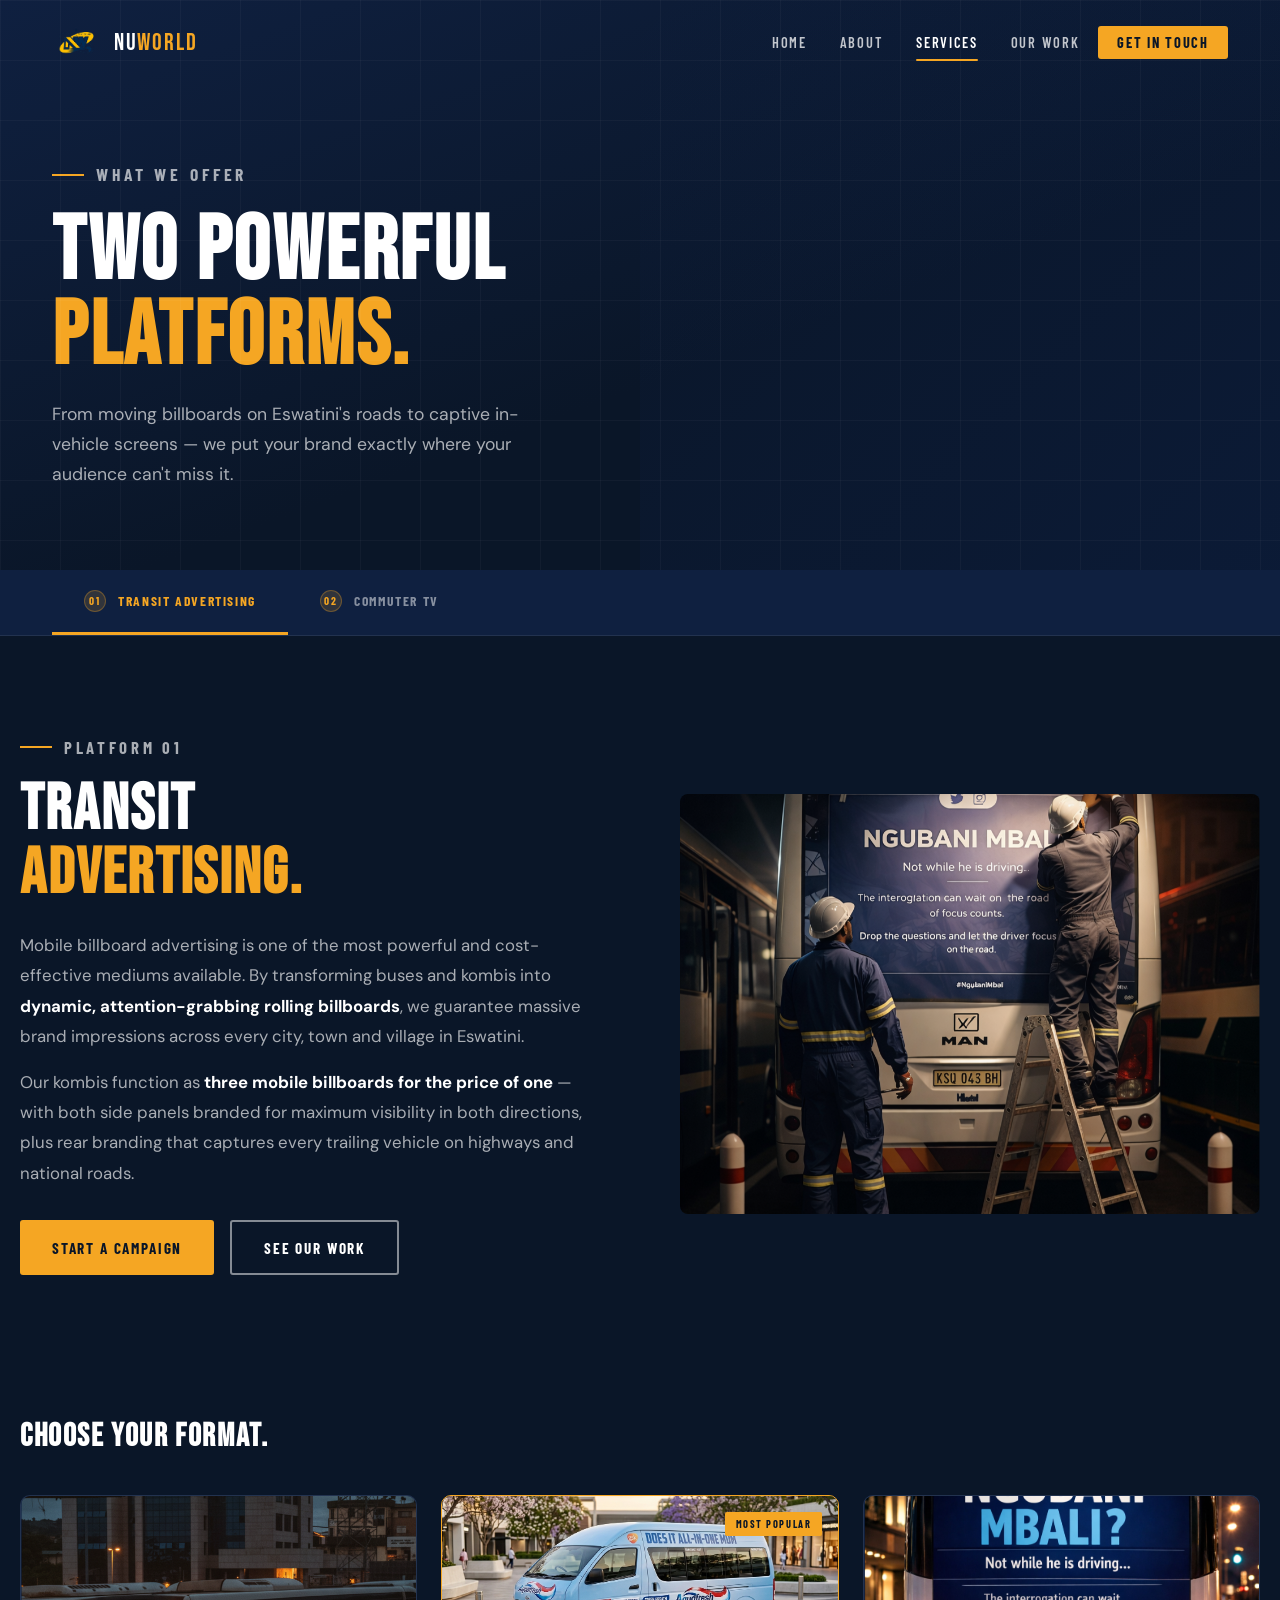
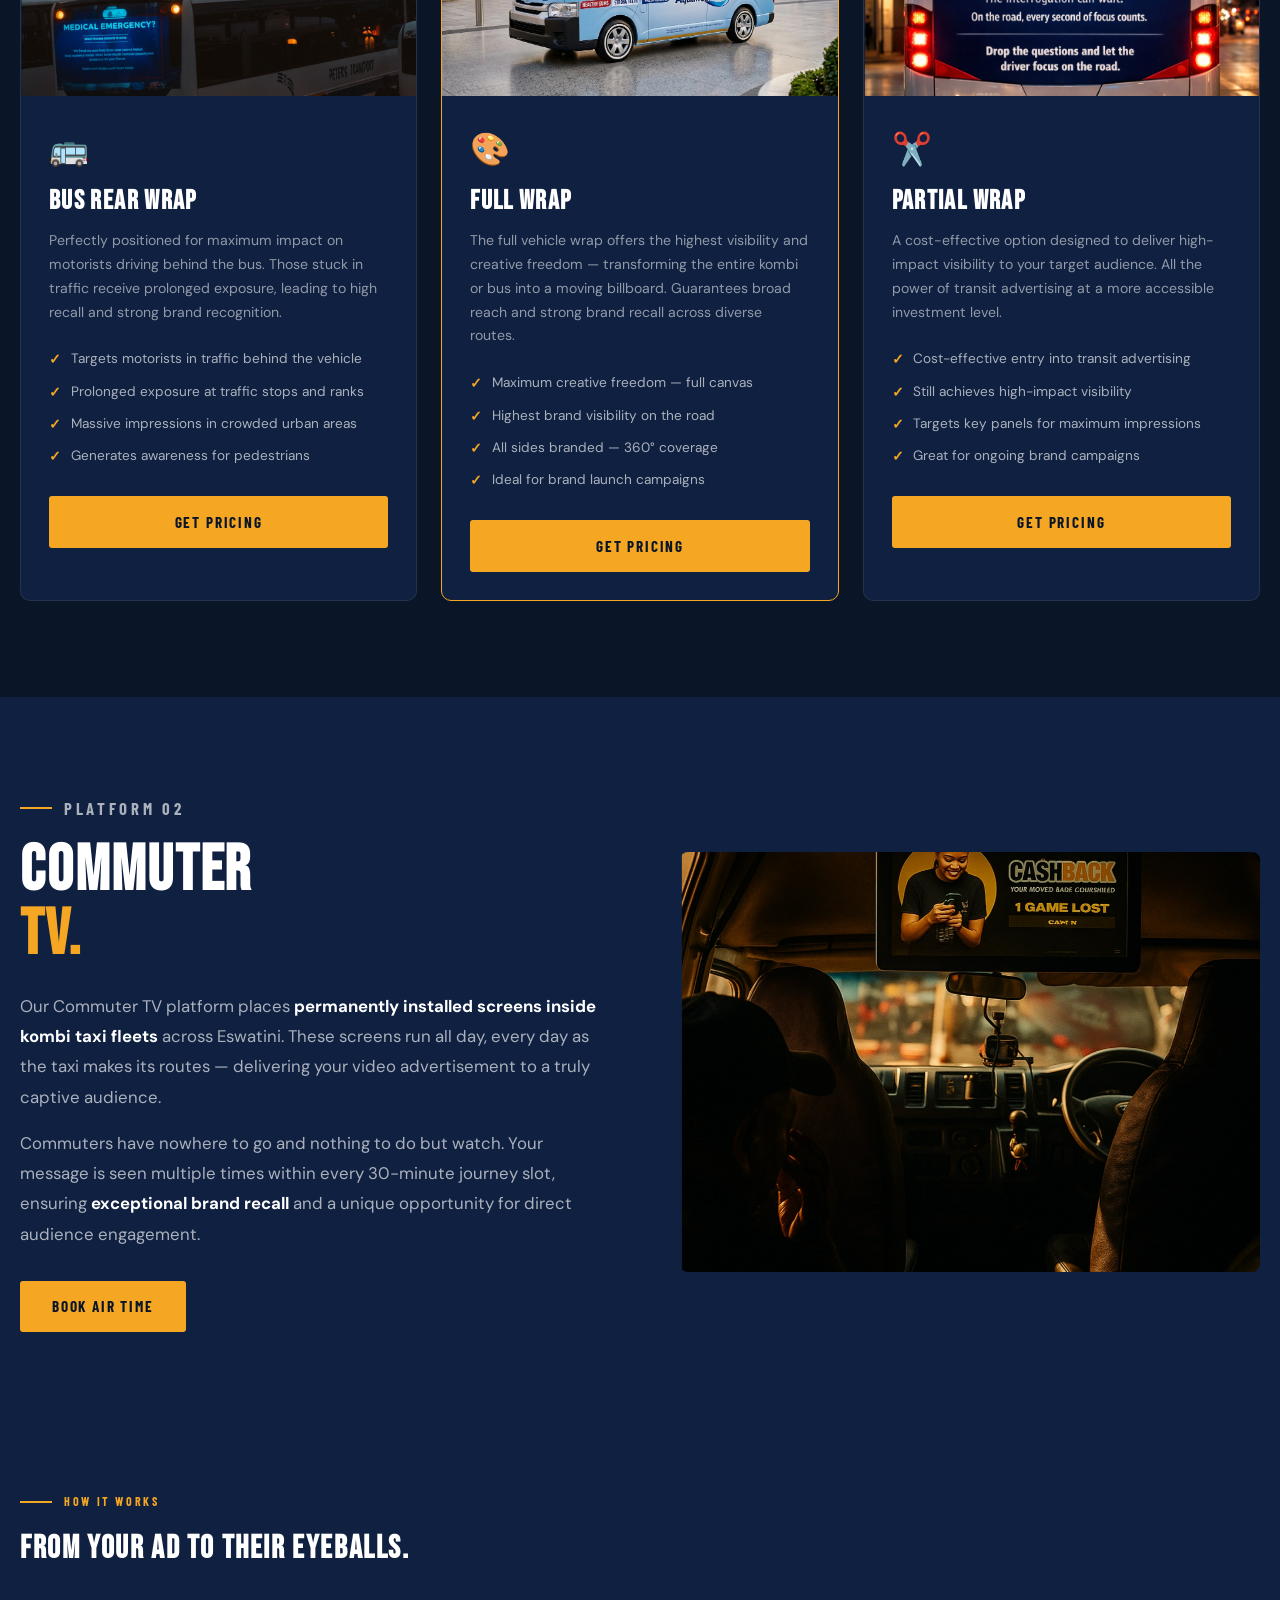
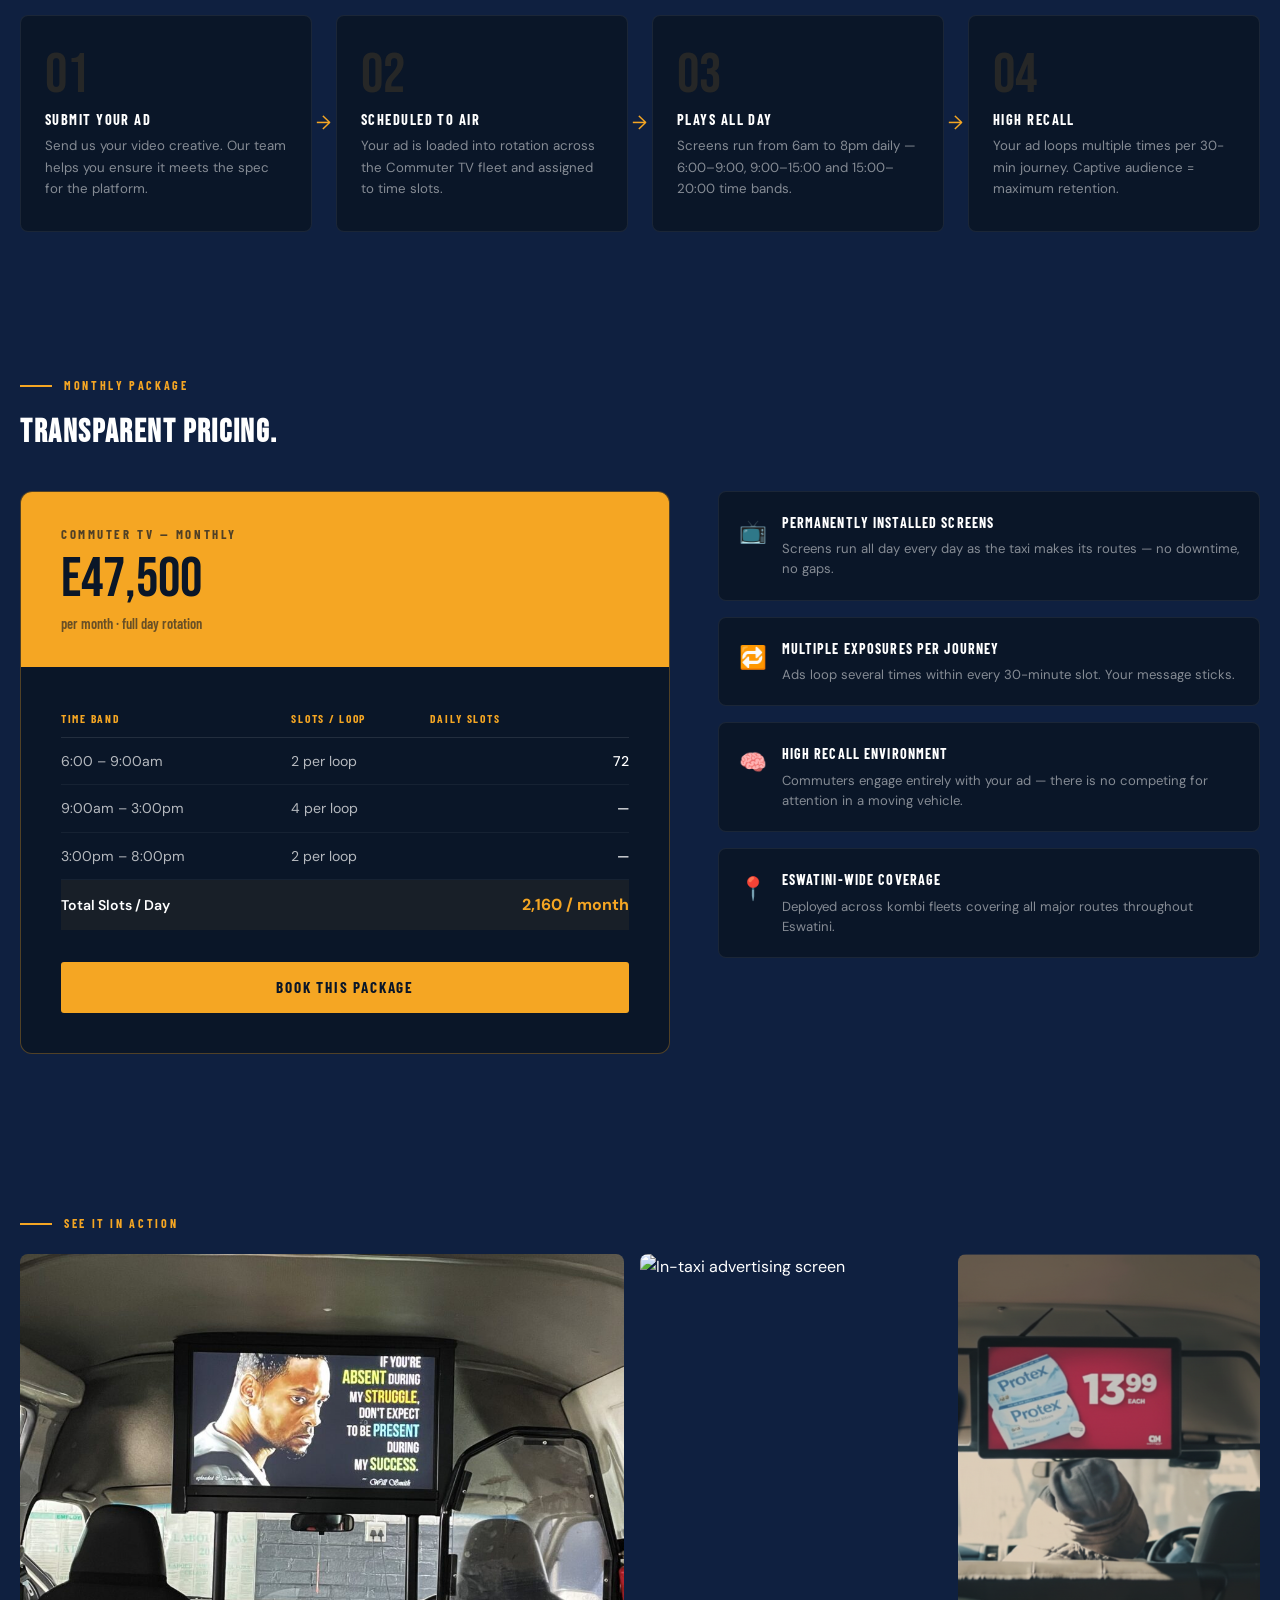
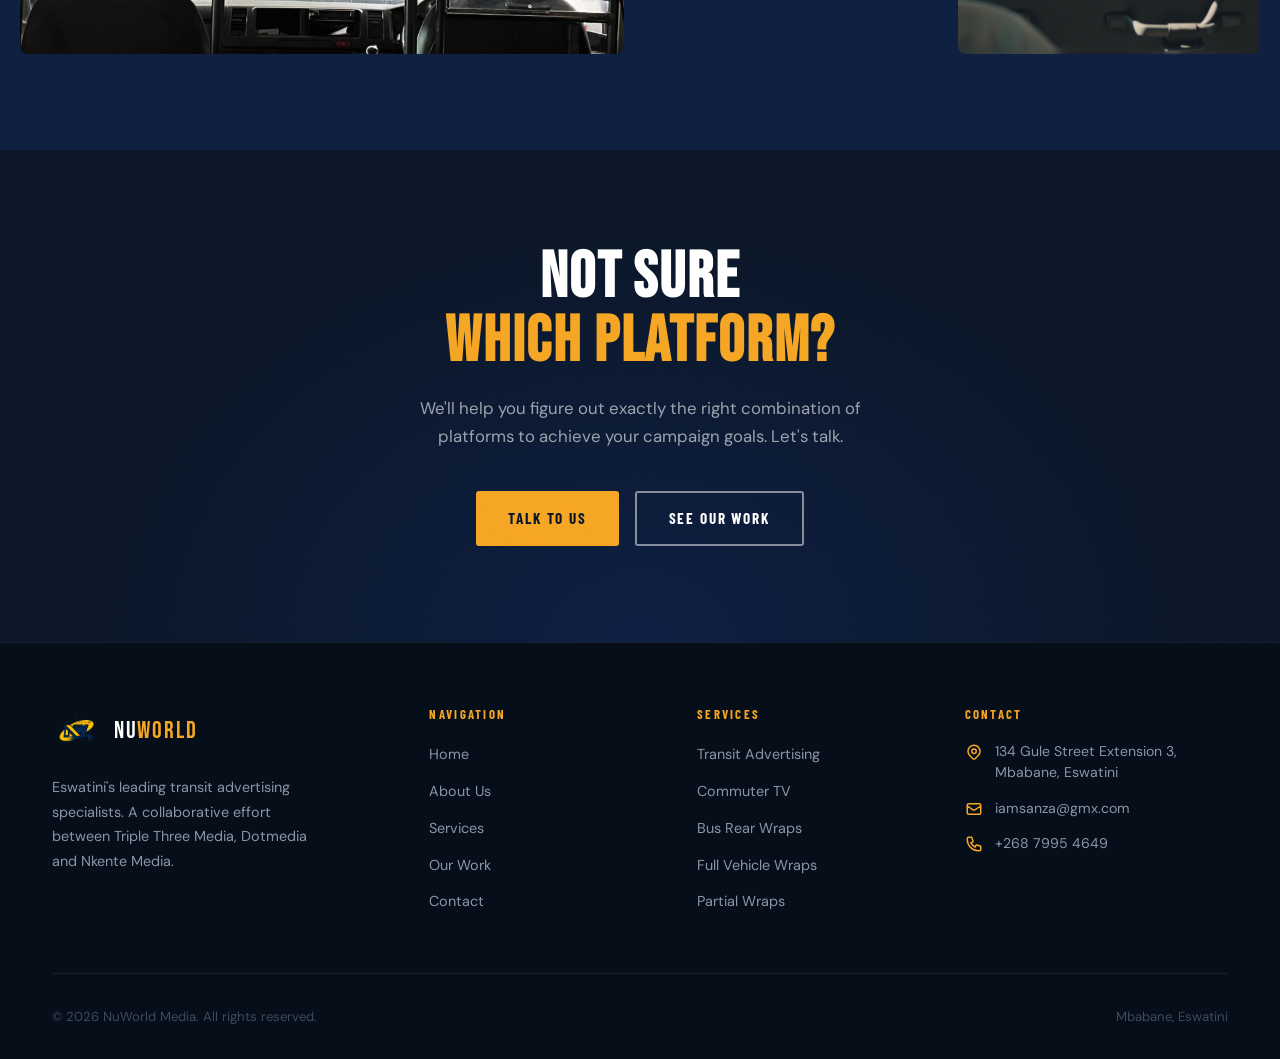
==== services.html @ 02b2bd45 "first commit" ====
<!DOCTYPE html>
<html lang="en">
<head>
  <meta charset="UTF-8" />
  <meta name="viewport" content="width=device-width, initial-scale=1.0" />
  <title>Services — NuWorld Media</title>
  <meta name="description" content="NuWorld Media offers transit billboard advertising and Commuter TV across Eswatini. Bus rear wraps, full wraps, partial wraps and in-kombi video advertising." />
  <link rel="stylesheet" href="css/styles.css" />
  <style>
    /* ── SERVICES-SPECIFIC ── */

    /* Service Nav Tabs */
    .service-tabs {
      background: var(--navy-mid);
      border-bottom: 1px solid rgba(255,255,255,0.08);
      position: sticky;
      top: 72px;
      z-index: 50;
    }
    .service-tabs-inner {
      display: flex;
      gap: 0;
    }
    .service-tab {
      display: flex;
      align-items: center;
      gap: 0.75rem;
      padding: 1.25rem 2rem;
      font-family: var(--font-condensed);
      font-size: 0.85rem;
      font-weight: 700;
      letter-spacing: 0.12em;
      text-transform: uppercase;
      color: rgba(255,255,255,0.5);
      border-bottom: 3px solid transparent;
      transition: all 0.25s ease;
      cursor: pointer;
    }
    .service-tab:hover { color: var(--white); }
    .service-tab.active {
      color: var(--amber);
      border-bottom-color: var(--amber);
    }
    .service-tab-num {
      width: 22px;
      height: 22px;
      border-radius: 50%;
      background: rgba(245,166,35,0.15);
      border: 1px solid rgba(245,166,35,0.3);
      color: var(--amber);
      font-size: 0.7rem;
      display: flex;
      align-items: center;
      justify-content: center;
    }

    /* Section Intro */
    .service-intro {
      padding: 6rem 0 4rem;
    }
    .service-intro-layout {
      display: grid;
      grid-template-columns: 1fr 1fr;
      gap: 5rem;
      align-items: center;
    }
    .service-intro-text .section-title { margin-bottom: 1.5rem; }
    .service-intro-text p {
      color: rgba(255,255,255,0.65);
      font-size: 1.05rem;
      line-height: 1.8;
      margin-bottom: 1rem;
    }
    .service-intro-text p strong { color: var(--white); }
    .service-intro-img {
      border-radius: 8px;
      overflow: hidden;
      height: 420px;
    }
    .service-intro-img img {
      width: 100%; height: 100%;
      object-fit: cover;
    }

    /* Packages */
    .packages {
      padding: 5rem 0 6rem;
    }
    .packages h3 {
      font-family: var(--font-display);
      font-size: 2rem;
      letter-spacing: 0.05em;
      margin-bottom: 2.5rem;
      color: var(--white);
    }
    .packages-grid {
      display: grid;
      grid-template-columns: repeat(3, 1fr);
      gap: 1.5rem;
    }
    .package-card {
      background: var(--navy-mid);
      border: 1px solid rgba(255,255,255,0.08);
      border-radius: 10px;
      overflow: hidden;
      transition: all 0.35s ease;
      position: relative;
    }
    .package-card.featured {
      border-color: var(--amber);
    }
    .package-card.featured::before {
      content: 'Most Popular';
      position: absolute;
      top: 1rem; right: 1rem;
      font-family: var(--font-condensed);
      font-size: 0.65rem;
      font-weight: 700;
      letter-spacing: 0.15em;
      text-transform: uppercase;
      background: var(--amber);
      color: var(--navy);
      padding: 0.25rem 0.65rem;
      border-radius: 2px;
    }
    .package-card:hover {
      transform: translateY(-6px);
      box-shadow: 0 24px 60px rgba(0,0,0,0.4);
      border-color: rgba(245,166,35,0.35);
    }
    .package-img {
      height: 200px;
      overflow: hidden;
    }
    .package-img img {
      width: 100%; height: 100%;
      object-fit: cover;
      transition: transform 0.5s ease;
    }
    .package-card:hover .package-img img { transform: scale(1.05); }
    .package-body { padding: 1.75rem; }
    .package-icon { font-size: 2rem; margin-bottom: 0.75rem; }
    .package-body h4 {
      font-family: var(--font-display);
      font-size: 1.7rem;
      letter-spacing: 0.05em;
      color: var(--white);
      margin-bottom: 0.75rem;
    }
    .package-body p {
      font-size: 0.88rem;
      color: rgba(255,255,255,0.55);
      line-height: 1.7;
      margin-bottom: 1.5rem;
    }
    .package-features { margin-bottom: 1.75rem; }
    .package-feature {
      display: flex;
      align-items: flex-start;
      gap: 0.6rem;
      font-size: 0.85rem;
      color: rgba(255,255,255,0.65);
      margin-bottom: 0.6rem;
    }
    .package-feature::before {
      content: '✓';
      color: var(--amber);
      font-weight: 700;
      flex-shrink: 0;
      margin-top: 1px;
    }

    /* Commuter TV */
    .commuter-tv-section {
      background: var(--navy-mid);
    }
    .how-it-works {
      padding: 6rem 0 4rem;
    }
    .steps-grid {
      display: grid;
      grid-template-columns: repeat(4, 1fr);
      gap: 1.5rem;
      margin-top: 3rem;
    }
    .step {
      position: relative;
      padding: 2rem 1.5rem;
      background: var(--navy);
      border: 1px solid rgba(255,255,255,0.07);
      border-radius: 8px;
    }
    .step::after {
      content: '→';
      position: absolute;
      right: -1.25rem;
      top: 50%;
      transform: translateY(-50%);
      color: var(--amber);
      font-size: 1.2rem;
      z-index: 1;
    }
    .step:last-child::after { display: none; }
    .step-num {
      font-family: var(--font-display);
      font-size: 3.5rem;
      color: rgba(245,166,35,0.12);
      line-height: 1;
      margin-bottom: 0.5rem;
    }
    .step h4 {
      font-family: var(--font-condensed);
      font-size: 0.9rem;
      font-weight: 700;
      letter-spacing: 0.1em;
      text-transform: uppercase;
      color: var(--white);
      margin-bottom: 0.5rem;
    }
    .step p {
      font-size: 0.83rem;
      color: rgba(255,255,255,0.5);
      line-height: 1.6;
    }

    /* Pricing */
    .pricing {
      padding: 5rem 0 6rem;
    }
    .pricing-layout {
      display: grid;
      grid-template-columns: 1.2fr 1fr;
      gap: 3rem;
      align-items: start;
    }
    .pricing-card {
      background: var(--navy);
      border: 1px solid rgba(245,166,35,0.3);
      border-radius: 12px;
      overflow: hidden;
    }
    .pricing-card-header {
      background: var(--amber);
      padding: 2rem 2.5rem;
    }
    .pricing-card-header .plan-name {
      font-family: var(--font-condensed);
      font-size: 0.8rem;
      font-weight: 700;
      letter-spacing: 0.2em;
      text-transform: uppercase;
      color: rgba(10,22,40,0.7);
      margin-bottom: 0.5rem;
    }
    .pricing-card-header .price {
      font-family: var(--font-display);
      font-size: 3.5rem;
      color: var(--navy);
      line-height: 1;
    }
    .pricing-card-header .price-sub {
      font-family: var(--font-condensed);
      font-size: 0.9rem;
      font-weight: 600;
      color: rgba(10,22,40,0.6);
      margin-top: 0.25rem;
    }
    .pricing-card-body {
      padding: 2rem 2.5rem 2.5rem;
    }
    .pricing-table {
      width: 100%;
      border-collapse: collapse;
      margin-bottom: 2rem;
    }
    .pricing-table th {
      font-family: var(--font-condensed);
      font-size: 0.72rem;
      font-weight: 700;
      letter-spacing: 0.15em;
      text-transform: uppercase;
      color: var(--amber);
      text-align: left;
      padding: 0.6rem 0;
      border-bottom: 1px solid rgba(255,255,255,0.1);
    }
    .pricing-table td {
      font-size: 0.88rem;
      color: rgba(255,255,255,0.7);
      padding: 0.75rem 0;
      border-bottom: 1px solid rgba(255,255,255,0.05);
    }
    .pricing-table tr:last-child td { border-bottom: none; }
    .pricing-table td:last-child {
      text-align: right;
      color: var(--white);
      font-weight: 500;
    }
    .pricing-highlights {
      display: flex;
      flex-direction: column;
      gap: 1rem;
    }
    .p-highlight {
      display: flex;
      align-items: flex-start;
      gap: 0.9rem;
      padding: 1.25rem;
      background: var(--navy);
      border: 1px solid rgba(255,255,255,0.07);
      border-radius: 8px;
      transition: all 0.25s ease;
    }
    .p-highlight:hover {
      border-color: rgba(245,166,35,0.25);
      background: rgba(245,166,35,0.04);
    }
    .p-highlight .ph-icon {
      font-size: 1.4rem;
      flex-shrink: 0;
      margin-top: 2px;
    }
    .p-highlight h5 {
      font-family: var(--font-condensed);
      font-size: 0.88rem;
      font-weight: 700;
      letter-spacing: 0.08em;
      text-transform: uppercase;
      color: var(--white);
      margin-bottom: 0.3rem;
    }
    .p-highlight p {
      font-size: 0.82rem;
      color: rgba(255,255,255,0.5);
      line-height: 1.55;
    }

    /* CTV Images */
    .ctv-gallery {
      padding: 4rem 0 6rem;
    }
    .ctv-gallery-grid {
      display: grid;
      grid-template-columns: 2fr 1fr 1fr;
      gap: 1rem;
      height: 400px;
    }
    .ctv-gallery-item {
      border-radius: 8px;
      overflow: hidden;
    }
    .ctv-gallery-item img {
      width: 100%; height: 100%;
      object-fit: cover;
      transition: transform 0.5s ease;
    }
    .ctv-gallery-item:hover img { transform: scale(1.04); }

    /* Service CTA */
    .service-cta {
      padding: 6rem 0;
      background: var(--navy);
      text-align: center;
      position: relative;
      overflow: hidden;
    }
    .service-cta::before {
      content: '';
      position: absolute;
      inset: 0;
      background: radial-gradient(ellipse at 50% 100%, rgba(26,78,216,0.15) 0%, transparent 60%);
    }
    .service-cta-content { position: relative; z-index: 1; }
    .service-cta h2 {
      font-family: var(--font-display);
      font-size: clamp(2.5rem, 5vw, 4.5rem);
      letter-spacing: 0.03em;
      line-height: 1.0;
      margin-bottom: 1.25rem;
    }
    .service-cta p {
      color: rgba(255,255,255,0.6);
      font-size: 1.05rem;
      max-width: 480px;
      margin: 0 auto 2.5rem;
      line-height: 1.7;
    }

    @media (max-width: 1024px) {
      .service-intro-layout { grid-template-columns: 1fr; gap: 3rem; }
      .packages-grid { grid-template-columns: 1fr; }
      .steps-grid { grid-template-columns: 1fr 1fr; }
      .step::after { display: none; }
      .pricing-layout { grid-template-columns: 1fr; }
      .ctv-gallery-grid { grid-template-columns: 1fr 1fr; height: auto; }
      .ctv-gallery-item:first-child { grid-column: 1/-1; height: 260px; }
      .ctv-gallery-item:not(:first-child) { height: 180px; }
    }
    @media (max-width: 768px) {
      .steps-grid { grid-template-columns: 1fr; }
      .service-tab span.label { display: none; }
    }
  </style>
</head>
<body>

  <nav class="navbar scrolled" id="navbar">
    <div class="container">
      <div class="navbar-inner">
        <a href="index.html" class="logo-box">
          <img src="logo1.png" alt="NuWorld Media" style="height: 48px; width: auto;" />
          <div class="logo-text">Nu<span>World</span></div>
        </a>
        <ul class="nav-links">
          <li><a href="index.html">Home</a></li>
          <li><a href="about.html">About</a></li>
          <li><a href="services.html" class="active">Services</a></li>
          <li><a href="portfolio.html">Our Work</a></li>
          <li><a href="contact.html" class="nav-cta">Get In Touch</a></li>
        </ul>
        <button class="hamburger" id="hamburger" aria-label="Open menu">
          <span></span><span></span><span></span>
        </button>
      </div>
    </div>
  </nav>

  <div class="mobile-menu" id="mobileMenu">
    <button class="mobile-menu-close" id="menuClose">✕</button>
    <a href="index.html">Home</a>
    <a href="about.html">About</a>
    <a href="services.html">Services</a>
    <a href="portfolio.html">Our Work</a>
    <a href="contact.html">Get In Touch</a>
  </div>

  <section class="page-hero">
    <div class="page-hero-grid"></div>
    <div class="container">
      <p class="section-label">What We Offer</p>
      <h1>Two Powerful<br><span class="amber">Platforms.</span></h1>
      <p>From moving billboards on Eswatini's roads to captive in-vehicle screens — we put your brand exactly where your audience can't miss it.</p>
    </div>
  </section>

  <!-- SERVICE TABS -->
  <div class="service-tabs">
    <div class="container">
      <div class="service-tabs-inner">
        <a href="#transit" class="service-tab active" data-tab="transit">
          <span class="service-tab-num">01</span>
          <span class="label">Transit Advertising</span>
        </a>
        <a href="#commuter-tv" class="service-tab" data-tab="commuter-tv">
          <span class="service-tab-num">02</span>
          <span class="label">Commuter TV</span>
        </a>
      </div>
    </div>
  </div>

  <!-- ═══════════ TRANSIT ADVERTISING ═══════════ -->
  <section id="transit" style="background: var(--navy);">
    <div class="service-intro container">
      <div class="service-intro-layout">
        <div class="service-intro-text reveal">
          <p class="section-label">Platform 01</p>
          <h2 class="section-title">Transit<br><span class="amber">Advertising.</span></h2>
          <p>Mobile billboard advertising is one of the most powerful and cost-effective mediums available. By transforming buses and kombis into <strong>dynamic, attention-grabbing rolling billboards</strong>, we guarantee massive brand impressions across every city, town and village in Eswatini.</p>
          <p>Our kombis function as <strong>three mobile billboards for the price of one</strong> — with both side panels branded for maximum visibility in both directions, plus rear branding that captures every trailing vehicle on highways and national roads.</p>
          <div style="margin-top:2rem;display:flex;gap:1rem;flex-wrap:wrap;">
            <a href="contact.html" class="btn btn-amber">Start a Campaign</a>
            <a href="portfolio.html" class="btn btn-outline">See Our Work</a>
          </div>
        </div>
        <div class="service-intro-img reveal reveal-delay-2">
          <img src="workersScene.png" alt="Bus side transit advertising" loading="lazy" />
        </div>
      </div>
    </div>

    <div class="packages container">
      <h3 class="reveal">Choose Your Format.</h3>
      <div class="packages-grid">
        <div class="package-card reveal">
          <div class="package-img">
            <img src="busScene.png" alt="Bus rear wrap" loading="lazy" />
          </div>
          <div class="package-body">
            <div class="package-icon">🚌</div>
            <h4>Bus Rear Wrap</h4>
            <p>Perfectly positioned for maximum impact on motorists driving behind the bus. Those stuck in traffic receive prolonged exposure, leading to high recall and strong brand recognition.</p>
            <div class="package-features">
              <div class="package-feature">Targets motorists in traffic behind the vehicle</div>
              <div class="package-feature">Prolonged exposure at traffic stops and ranks</div>
              <div class="package-feature">Massive impressions in crowded urban areas</div>
              <div class="package-feature">Generates awareness for pedestrians</div>
            </div>
            <a href="contact.html" class="btn btn-amber" style="width:100%;justify-content:center;">Get Pricing</a>
          </div>
        </div>
        <div class="package-card featured reveal reveal-delay-1">
          <div class="package-img">
            <img src="Quantum.png" alt="Full kombi wrap" loading="lazy" />
          </div>
          <div class="package-body">
            <div class="package-icon">🎨</div>
            <h4>Full Wrap</h4>
            <p>The full vehicle wrap offers the highest visibility and creative freedom — transforming the entire kombi or bus into a moving billboard. Guarantees broad reach and strong brand recall across diverse routes.</p>
            <div class="package-features">
              <div class="package-feature">Maximum creative freedom — full canvas</div>
              <div class="package-feature">Highest brand visibility on the road</div>
              <div class="package-feature">All sides branded — 360° coverage</div>
              <div class="package-feature">Ideal for brand launch campaigns</div>
            </div>
            <a href="contact.html" class="btn btn-amber" style="width:100%;justify-content:center;">Get Pricing</a>
          </div>
        </div>
        <div class="package-card reveal reveal-delay-2">
          <div class="package-img">
            <img src="Outside1.png" alt="Partial vehicle wrap" loading="lazy" />
          </div>
          <div class="package-body">
            <div class="package-icon">✂️</div>
            <h4>Partial Wrap</h4>
            <p>A cost-effective option designed to deliver high-impact visibility to your target audience. All the power of transit advertising at a more accessible investment level.</p>
            <div class="package-features">
              <div class="package-feature">Cost-effective entry into transit advertising</div>
              <div class="package-feature">Still achieves high-impact visibility</div>
              <div class="package-feature">Targets key panels for maximum impressions</div>
              <div class="package-feature">Great for ongoing brand campaigns</div>
            </div>
            <a href="contact.html" class="btn btn-amber" style="width:100%;justify-content:center;">Get Pricing</a>
          </div>
        </div>
      </div>
    </div>
  </section>

  <!-- ═══════════ COMMUTER TV ═══════════ -->
  <section id="commuter-tv" class="commuter-tv-section">
    <div class="service-intro container">
      <div class="service-intro-layout" style="grid-template-columns:1fr 1fr;">
        <div class="service-intro-text reveal">
          <p class="section-label">Platform 02</p>
          <h2 class="section-title">Commuter<br><span class="amber">TV.</span></h2>
          <p>Our Commuter TV platform places <strong>permanently installed screens inside kombi taxi fleets</strong> across Eswatini. These screens run all day, every day as the taxi makes its routes — delivering your video advertisement to a truly captive audience.</p>
          <p>Commuters have nowhere to go and nothing to do but watch. Your message is seen multiple times within every 30-minute journey slot, ensuring <strong>exceptional brand recall</strong> and a unique opportunity for direct audience engagement.</p>
          <div style="margin-top:2rem;display:flex;gap:1rem;flex-wrap:wrap;">
            <a href="contact.html" class="btn btn-amber">Book Air Time</a>
          </div>
        </div>
        <div class="service-intro-img reveal reveal-delay-2">
          <img src="inside3.png" alt="Commuter TV screen inside kombi" loading="lazy" />
        </div>
      </div>
    </div>

    <div class="how-it-works container">
      <p class="section-label reveal">How It Works</p>
      <h3 class="reveal" style="font-family:var(--font-display);font-size:2rem;letter-spacing:.05em;margin-bottom:0;color:var(--white);">From Your Ad to Their Eyeballs.</h3>
      <div class="steps-grid">
        <div class="step reveal">
          <div class="step-num">01</div>
          <h4>Submit Your Ad</h4>
          <p>Send us your video creative. Our team helps you ensure it meets the spec for the platform.</p>
        </div>
        <div class="step reveal reveal-delay-1">
          <div class="step-num">02</div>
          <h4>Scheduled to Air</h4>
          <p>Your ad is loaded into rotation across the Commuter TV fleet and assigned to time slots.</p>
        </div>
        <div class="step reveal reveal-delay-2">
          <div class="step-num">03</div>
          <h4>Plays All Day</h4>
          <p>Screens run from 6am to 8pm daily — 6:00–9:00, 9:00–15:00 and 15:00–20:00 time bands.</p>
        </div>
        <div class="step reveal reveal-delay-3">
          <div class="step-num">04</div>
          <h4>High Recall</h4>
          <p>Your ad loops multiple times per 30-min journey. Captive audience = maximum retention.</p>
        </div>
      </div>
    </div>

    <div class="pricing container">
      <p class="section-label reveal">Monthly Package</p>
      <h3 class="reveal" style="font-family:var(--font-display);font-size:2rem;letter-spacing:.05em;margin-bottom:2.5rem;color:var(--white);">Transparent Pricing.</h3>
      <div class="pricing-layout">
        <div class="pricing-card reveal">
          <div class="pricing-card-header">
            <div class="plan-name">Commuter TV — Monthly</div>
            <div class="price">E47,500</div>
            <div class="price-sub">per month · full day rotation</div>
          </div>
          <div class="pricing-card-body">
            <table class="pricing-table">
              <thead>
                <tr>
                  <th>Time Band</th>
                  <th>Slots / Loop</th>
                  <th>Daily Slots</th>
                </tr>
              </thead>
              <tbody>
                <tr>
                  <td>6:00 – 9:00am</td>
                  <td>2 per loop</td>
                  <td>72</td>
                </tr>
                <tr>
                  <td>9:00am – 3:00pm</td>
                  <td>4 per loop</td>
                  <td>—</td>
                </tr>
                <tr>
                  <td>3:00pm – 8:00pm</td>
                  <td>2 per loop</td>
                  <td>—</td>
                </tr>
                <tr style="background:rgba(245,166,35,0.06);">
                  <td style="color:var(--white);font-weight:600;">Total Slots / Day</td>
                  <td></td>
                  <td style="color:var(--amber);font-weight:700;font-size:1rem;">2,160 / month</td>
                </tr>
              </tbody>
            </table>
            <a href="contact.html" class="btn btn-amber" style="width:100%;justify-content:center;">Book This Package</a>
          </div>
        </div>
        <div class="pricing-highlights reveal reveal-delay-1">
          <div class="p-highlight">
            <div class="ph-icon">📺</div>
            <div>
              <h5>Permanently Installed Screens</h5>
              <p>Screens run all day every day as the taxi makes its routes — no downtime, no gaps.</p>
            </div>
          </div>
          <div class="p-highlight">
            <div class="ph-icon">🔁</div>
            <div>
              <h5>Multiple Exposures Per Journey</h5>
              <p>Ads loop several times within every 30-minute slot. Your message sticks.</p>
            </div>
          </div>
          <div class="p-highlight">
            <div class="ph-icon">🧠</div>
            <div>
              <h5>High Recall Environment</h5>
              <p>Commuters engage entirely with your ad — there is no competing for attention in a moving vehicle.</p>
            </div>
          </div>
          <div class="p-highlight">
            <div class="ph-icon">📍</div>
            <div>
              <h5>Eswatini-Wide Coverage</h5>
              <p>Deployed across kombi fleets covering all major routes throughout Eswatini.</p>
            </div>
          </div>
        </div>
      </div>
    </div>

    <div class="ctv-gallery container">
      <p class="section-label reveal">See It In Action</p>
      <div class="ctv-gallery-grid">
        <div class="ctv-gallery-item reveal">
          <img src="tvInside.jpg" alt="Commuter TV screen inside kombi" loading="lazy" />
        </div>
        <div class="ctv-gallery-item reveal reveal-delay-1">
          <img src="inside.png" alt="In-taxi advertising screen" loading="lazy" />
        </div>
        <div class="ctv-gallery-item reveal reveal-delay-2">
          <img src="inter1.png" alt="Kombi TV advertisement" loading="lazy" />
        </div>
      </div>
    </div>
  </section>

  <!-- SERVICE CTA -->
  <section class="service-cta noise">
    <div class="service-cta-content container reveal">
      <h2>NOT SURE<br><span class="amber">WHICH PLATFORM?</span></h2>
      <p>We'll help you figure out exactly the right combination of platforms to achieve your campaign goals. Let's talk.</p>
      <div style="display:flex;gap:1rem;justify-content:center;flex-wrap:wrap;">
        <a href="contact.html" class="btn btn-amber">Talk to Us</a>
        <a href="portfolio.html" class="btn btn-outline">See Our Work</a>
      </div>
    </div>
  </section>

  <!-- FOOTER -->
  <footer>
    <div class="container">
      <div class="footer-grid">
        <div class="footer-brand">
          <a href="index.html" class="logo-box">
            <img src="logo1.png" alt="NuWorld Media" style="height: 48px; width: auto;" />
            <div class="logo-text">Nu<span>World</span></div>
          </a>
          <p>Eswatini's leading transit advertising specialists. A collaborative effort between Triple Three Media, Dotmedia and Nkente Media.</p>
        </div>
        <div class="footer-col">
          <h4>Navigation</h4>
          <ul>
            <li><a href="index.html">Home</a></li>
            <li><a href="about.html">About Us</a></li>
            <li><a href="services.html">Services</a></li>
            <li><a href="portfolio.html">Our Work</a></li>
            <li><a href="contact.html">Contact</a></li>
          </ul>
        </div>
        <div class="footer-col">
          <h4>Services</h4>
          <ul>
            <li><a href="#transit">Transit Advertising</a></li>
            <li><a href="#commuter-tv">Commuter TV</a></li>
            <li><a href="#transit">Bus Rear Wraps</a></li>
            <li><a href="#transit">Full Vehicle Wraps</a></li>
            <li><a href="#transit">Partial Wraps</a></li>
          </ul>
        </div>
        <div class="footer-col">
          <h4>Contact</h4>
          <div class="footer-contact-item">
            <svg class="icon" fill="none" stroke="currentColor" stroke-width="2" viewBox="0 0 24 24"><path d="M17.657 16.657L13.414 20.9a1.998 1.998 0 01-2.827 0l-4.244-4.243a8 8 0 1111.314 0z"/><path d="M15 11a3 3 0 11-6 0 3 3 0 016 0z"/></svg>
            <span>134 Gule Street Extension 3,<br>Mbabane, Eswatini</span>
          </div>
          <div class="footer-contact-item">
            <svg class="icon" fill="none" stroke="currentColor" stroke-width="2" viewBox="0 0 24 24"><path d="M3 8l7.89 5.26a2 2 0 002.22 0L21 8M5 19h14a2 2 0 002-2V7a2 2 0 00-2-2H5a2 2 0 00-2 2v10a2 2 0 002 2z"/></svg>
            <span>iamsanza@gmx.com</span>
          </div>
          <div class="footer-contact-item">
            <svg class="icon" fill="none" stroke="currentColor" stroke-width="2" viewBox="0 0 24 24"><path d="M3 5a2 2 0 012-2h3.28a1 1 0 01.948.684l1.498 4.493a1 1 0 01-.502 1.21l-2.257 1.13a11.042 11.042 0 005.516 5.516l1.13-2.257a1 1 0 011.21-.502l4.493 1.498a1 1 0 01.684.949V19a2 2 0 01-2 2h-1C9.716 21 3 14.284 3 6V5z"/></svg>
            <span>+268 7995 4649</span>
          </div>
        </div>
      </div>
      <div class="footer-bottom">
        <span>&copy; 2026 NuWorld Media. All rights reserved.</span>
        <span>Mbabane, Eswatini</span>
      </div>
    </div>
  </footer>

  <script>
    const navbar = document.getElementById('navbar');
    window.addEventListener('scroll', () => {
      navbar.classList.toggle('scrolled', window.scrollY > 60);
      // Update active tab on scroll
      const transitSection = document.getElementById('transit');
      const ctvSection = document.getElementById('commuter-tv');
      const tabs = document.querySelectorAll('.service-tab');
      const scrollY = window.scrollY + 200;
      if (ctvSection && scrollY >= ctvSection.offsetTop) {
        tabs.forEach(t => t.classList.remove('active'));
        document.querySelector('[data-tab="commuter-tv"]').classList.add('active');
      } else {
        tabs.forEach(t => t.classList.remove('active'));
        document.querySelector('[data-tab="transit"]').classList.add('active');
      }
    });
    document.getElementById('hamburger').addEventListener('click', () => {
      document.getElementById('mobileMenu').classList.add('open');
    });
    document.getElementById('menuClose').addEventListener('click', () => {
      document.getElementById('mobileMenu').classList.remove('open');
    });
    const revealEls = document.querySelectorAll('.reveal');
    const observer = new IntersectionObserver((entries) => {
      entries.forEach(entry => {
        if (entry.isIntersecting) { entry.target.classList.add('visible'); observer.unobserve(entry.target); }
      });
    }, { threshold: 0.1 });
    revealEls.forEach(el => observer.observe(el));
  </script>
</body>
</html>
---- css/styles.css ----
/* =============================================
   NUWORLD MEDIA — SHARED STYLES
   ============================================= */

@import url('https://fonts.googleapis.com/css2?family=Bebas+Neue&family=DM+Sans:ital,opsz,wght@0,9..40,300;0,9..40,400;0,9..40,500;0,9..40,600;0,9..40,700;1,9..40,300;1,9..40,400&family=Barlow+Condensed:wght@300;400;600;700;800&display=swap');

/* ── Variables ── */
:root {
  --navy:      #0A1628;
  --navy-mid:  #0F2040;
  --blue:      #1A4ED8;
  --blue-light:#3B72F0;
  --amber:     #F5A623;
  --amber-dark:#D4861A;
  --white:     #FFFFFF;
  --off-white: #F0F2F7;
  --grey:      #8A96A8;
  --grey-dark: #3D4A5C;
  --font-display: 'Bebas Neue', sans-serif;
  --font-condensed: 'Barlow Condensed', sans-serif;
  --font-body: 'DM Sans', sans-serif;
}

/* ── Reset ── */
*, *::before, *::after { box-sizing: border-box; margin: 0; padding: 0; }
html { scroll-behavior: smooth; font-size: 16px; }
body {
  background: var(--navy);
  color: var(--white);
  font-family: var(--font-body);
  line-height: 1.6;
  overflow-x: hidden;
}
img { max-width: 100%; display: block; }
a { text-decoration: none; color: inherit; }
ul { list-style: none; }

/* ── Typography ── */
h1, h2, h3, h4 { line-height: 1.1; }
.display {
  font-family: var(--font-display);
  letter-spacing: 0.03em;
}
.condensed {
  font-family: var(--font-condensed);
  letter-spacing: 0.05em;
}

/* ── Utility ── */
.container {
  width: 100%;
  max-width: 1240px;
  margin: 0 auto;
  padding: 0 2rem;
}
.amber { color: var(--amber); }
.blue  { color: var(--blue-light); }
.tag {
  display: inline-block;
  font-family: var(--font-condensed);
  font-size: 0.75rem;
  font-weight: 700;
  letter-spacing: 0.2em;
  text-transform: uppercase;
  color: var(--amber);
  background: rgba(245,166,35,0.12);
  border: 1px solid rgba(245,166,35,0.35);
  padding: 0.3rem 0.9rem;
  border-radius: 2px;
}

/* ── Buttons ── */
.btn {
  display: inline-flex;
  align-items: center;
  gap: 0.5rem;
  font-family: var(--font-condensed);
  font-size: 0.95rem;
  font-weight: 700;
  letter-spacing: 0.12em;
  text-transform: uppercase;
  padding: 0.85rem 2rem;
  border-radius: 3px;
  cursor: pointer;
  transition: all 0.25s ease;
  border: none;
}
.btn-amber {
  background: var(--amber);
  color: var(--navy);
}
.btn-amber:hover {
  background: var(--amber-dark);
  transform: translateY(-2px);
  box-shadow: 0 8px 24px rgba(245,166,35,0.35);
}
.btn-outline {
  background: transparent;
  color: var(--white);
  border: 2px solid rgba(255,255,255,0.5);
}
.btn-outline:hover {
  border-color: var(--white);
  background: rgba(255,255,255,0.08);
  transform: translateY(-2px);
}
.btn-blue {
  background: var(--blue);
  color: var(--white);
}
.btn-blue:hover {
  background: var(--blue-light);
  transform: translateY(-2px);
  box-shadow: 0 8px 24px rgba(26,78,216,0.4);
}

/* ── Navbar ── */
.navbar {
  position: fixed;
  top: 0; left: 0; right: 0;
  z-index: 100;
  padding: 1.2rem 0;
  transition: all 0.35s ease;
}
.navbar.scrolled {
  background: rgba(10,22,40,0.97);
  backdrop-filter: blur(12px);
  padding: 0.85rem 0;
  border-bottom: 1px solid rgba(255,255,255,0.08);
  box-shadow: 0 4px 30px rgba(0,0,0,0.4);
}
.navbar-inner {
  display: flex;
  align-items: center;
  justify-content: space-between;
}
.logo-box {
  display: flex;
  align-items: center;
  gap: 0.85rem;
}
.logo-placeholder {
  width: 48px;
  height: 48px;
  border: 2px dashed rgba(245,166,35,0.6);
  border-radius: 4px;
  display: flex;
  align-items: center;
  justify-content: center;
  font-family: var(--font-condensed);
  font-size: 0.55rem;
  font-weight: 600;
  letter-spacing: 0.05em;
  color: rgba(245,166,35,0.6);
  text-align: center;
  line-height: 1.3;
  text-transform: uppercase;
  flex-shrink: 0;
}
.logo-text {
  font-family: var(--font-display);
  font-size: 1.5rem;
  letter-spacing: 0.08em;
  color: var(--white);
  line-height: 1;
}
.logo-text span { color: var(--amber); }
.nav-links {
  display: flex;
  align-items: center;
  gap: 0.25rem;
}
.nav-links a {
  font-family: var(--font-condensed);
  font-size: 0.9rem;
  font-weight: 600;
  letter-spacing: 0.12em;
  text-transform: uppercase;
  color: rgba(255,255,255,0.75);
  padding: 0.5rem 0.9rem;
  border-radius: 3px;
  transition: all 0.2s ease;
  position: relative;
}
.nav-links a:hover, .nav-links a.active {
  color: var(--white);
}
.nav-links a.active::after {
  content: '';
  position: absolute;
  bottom: -2px; left: 0.9rem; right: 0.9rem;
  height: 2px;
  background: var(--amber);
  border-radius: 2px;
}
.nav-cta {
  background: var(--amber);
  color: var(--navy) !important;
  padding: 0.5rem 1.2rem !important;
  font-weight: 700 !important;
}
.nav-cta:hover {
  background: var(--amber-dark);
  color: var(--navy) !important;
}
.nav-cta::after { display: none !important; }

/* Hamburger */
.hamburger {
  display: none;
  flex-direction: column;
  gap: 5px;
  cursor: pointer;
  padding: 0.5rem;
}
.hamburger span {
  display: block;
  width: 24px;
  height: 2px;
  background: var(--white);
  transition: all 0.3s ease;
  border-radius: 2px;
}
.mobile-menu {
  display: none;
  position: fixed;
  top: 0; left: 0; right: 0; bottom: 0;
  background: var(--navy);
  z-index: 99;
  flex-direction: column;
  align-items: center;
  justify-content: center;
  gap: 2rem;
}
.mobile-menu.open { display: flex; }
.mobile-menu a {
  font-family: var(--font-display);
  font-size: 2.5rem;
  letter-spacing: 0.08em;
  color: var(--white);
  transition: color 0.2s;
}
.mobile-menu a:hover { color: var(--amber); }
.mobile-menu-close {
  position: absolute;
  top: 1.5rem; right: 1.5rem;
  background: none; border: none;
  color: var(--white);
  font-size: 2rem;
  cursor: pointer;
}

/* ── Page Hero (inner pages) ── */
.page-hero {
  padding: 10rem 0 5rem;
  background: linear-gradient(160deg, var(--navy-mid) 0%, var(--navy) 60%);
  position: relative;
  overflow: hidden;
}
.page-hero::before {
  content: '';
  position: absolute;
  top: 0; right: 0;
  width: 50%;
  height: 100%;
  background: linear-gradient(135deg, transparent 0%, rgba(26,78,216,0.08) 100%);
}
.page-hero-grid {
  position: absolute;
  inset: 0;
  background-image:
    linear-gradient(rgba(255,255,255,0.03) 1px, transparent 1px),
    linear-gradient(90deg, rgba(255,255,255,0.03) 1px, transparent 1px);
  background-size: 60px 60px;
}
.page-hero h1 {
  font-family: var(--font-display);
  font-size: clamp(3.5rem, 7vw, 6rem);
  letter-spacing: 0.03em;
  line-height: 0.95;
  margin-bottom: 1.25rem;
}
.page-hero p {
  font-size: 1.1rem;
  color: rgba(255,255,255,0.65);
  max-width: 520px;
  line-height: 1.7;
}

/* ── Section Styles ── */
section { position: relative; overflow: hidden; }

.section-label {
  font-family: var(--font-condensed);
  font-size: 0.75rem;
  font-weight: 700;
  letter-spacing: 0.22em;
  text-transform: uppercase;
  color: var(--amber);
  display: flex;
  align-items: center;
  gap: 0.75rem;
  margin-bottom: 1.25rem;
}
.section-label::before {
  content: '';
  display: block;
  width: 32px;
  height: 2px;
  background: var(--amber);
  flex-shrink: 0;
}

.section-title {
  font-family: var(--font-display);
  font-size: clamp(2.5rem, 5vw, 4rem);
  letter-spacing: 0.03em;
  line-height: 1.0;
  margin-bottom: 1.25rem;
}

/* ── Divider ── */
.angled-divider {
  position: absolute;
  bottom: -1px; left: 0; right: 0;
  height: 80px;
  overflow: hidden;
}
.angled-divider svg { width: 100%; height: 100%; }

/* ── Footer ── */
footer {
  background: #060E1A;
  padding: 4rem 0 2rem;
  border-top: 1px solid rgba(255,255,255,0.07);
}
.footer-grid {
  display: grid;
  grid-template-columns: 1.5fr 1fr 1fr 1.2fr;
  gap: 3rem;
  margin-bottom: 3rem;
}
.footer-brand .logo-box { margin-bottom: 1.25rem; }
.footer-brand p {
  font-size: 0.9rem;
  color: var(--grey);
  line-height: 1.7;
  max-width: 260px;
}
.footer-col h4 {
  font-family: var(--font-condensed);
  font-size: 0.8rem;
  font-weight: 700;
  letter-spacing: 0.18em;
  text-transform: uppercase;
  color: var(--amber);
  margin-bottom: 1.25rem;
}
.footer-col ul li {
  margin-bottom: 0.7rem;
}
.footer-col ul li a {
  font-size: 0.9rem;
  color: var(--grey);
  transition: color 0.2s;
}
.footer-col ul li a:hover { color: var(--white); }
.footer-contact-item {
  display: flex;
  align-items: flex-start;
  gap: 0.75rem;
  margin-bottom: 0.9rem;
}
.footer-contact-item .icon {
  width: 18px;
  height: 18px;
  color: var(--amber);
  flex-shrink: 0;
  margin-top: 2px;
}
.footer-contact-item span {
  font-size: 0.88rem;
  color: var(--grey);
  line-height: 1.5;
}
.footer-bottom {
  display: flex;
  align-items: center;
  justify-content: space-between;
  padding-top: 2rem;
  border-top: 1px solid rgba(255,255,255,0.07);
  font-size: 0.82rem;
  color: var(--grey-dark);
}
.footer-bottom a { color: var(--grey-dark); }
.footer-bottom a:hover { color: var(--grey); }

/* ── Scroll Reveal Animations ── */
.reveal {
  opacity: 0;
  transform: translateY(32px);
  transition: opacity 0.7s ease, transform 0.7s ease;
}
.reveal.visible {
  opacity: 1;
  transform: translateY(0);
}
.reveal-delay-1 { transition-delay: 0.1s; }
.reveal-delay-2 { transition-delay: 0.2s; }
.reveal-delay-3 { transition-delay: 0.3s; }
.reveal-delay-4 { transition-delay: 0.4s; }

/* ── Noise Overlay ── */
.noise::after {
  content: '';
  position: absolute;
  inset: 0;
  background-image: url("data:image/svg+xml,%3Csvg viewBox='0 0 256 256' xmlns='http://www.w3.org/2000/svg'%3E%3Cfilter id='noise'%3E%3CfeTurbulence type='fractalNoise' baseFrequency='0.9' numOctaves='4' stitchTiles='stitch'/%3E%3C/filter%3E%3Crect width='100%25' height='100%25' filter='url(%23noise)' opacity='0.035'/%3E%3C/svg%3E");
  pointer-events: none;
  z-index: 1;
  opacity: 0.4;
}

/* ── Responsive ── */
@media (max-width: 1024px) {
  .footer-grid { grid-template-columns: 1fr 1fr; gap: 2rem; }
}
@media (max-width: 768px) {
  .nav-links { display: none; }
  .hamburger { display: flex; }
  .footer-grid { grid-template-columns: 1fr; gap: 2rem; }
  .footer-bottom { flex-direction: column; gap: 0.5rem; text-align: center; }
}
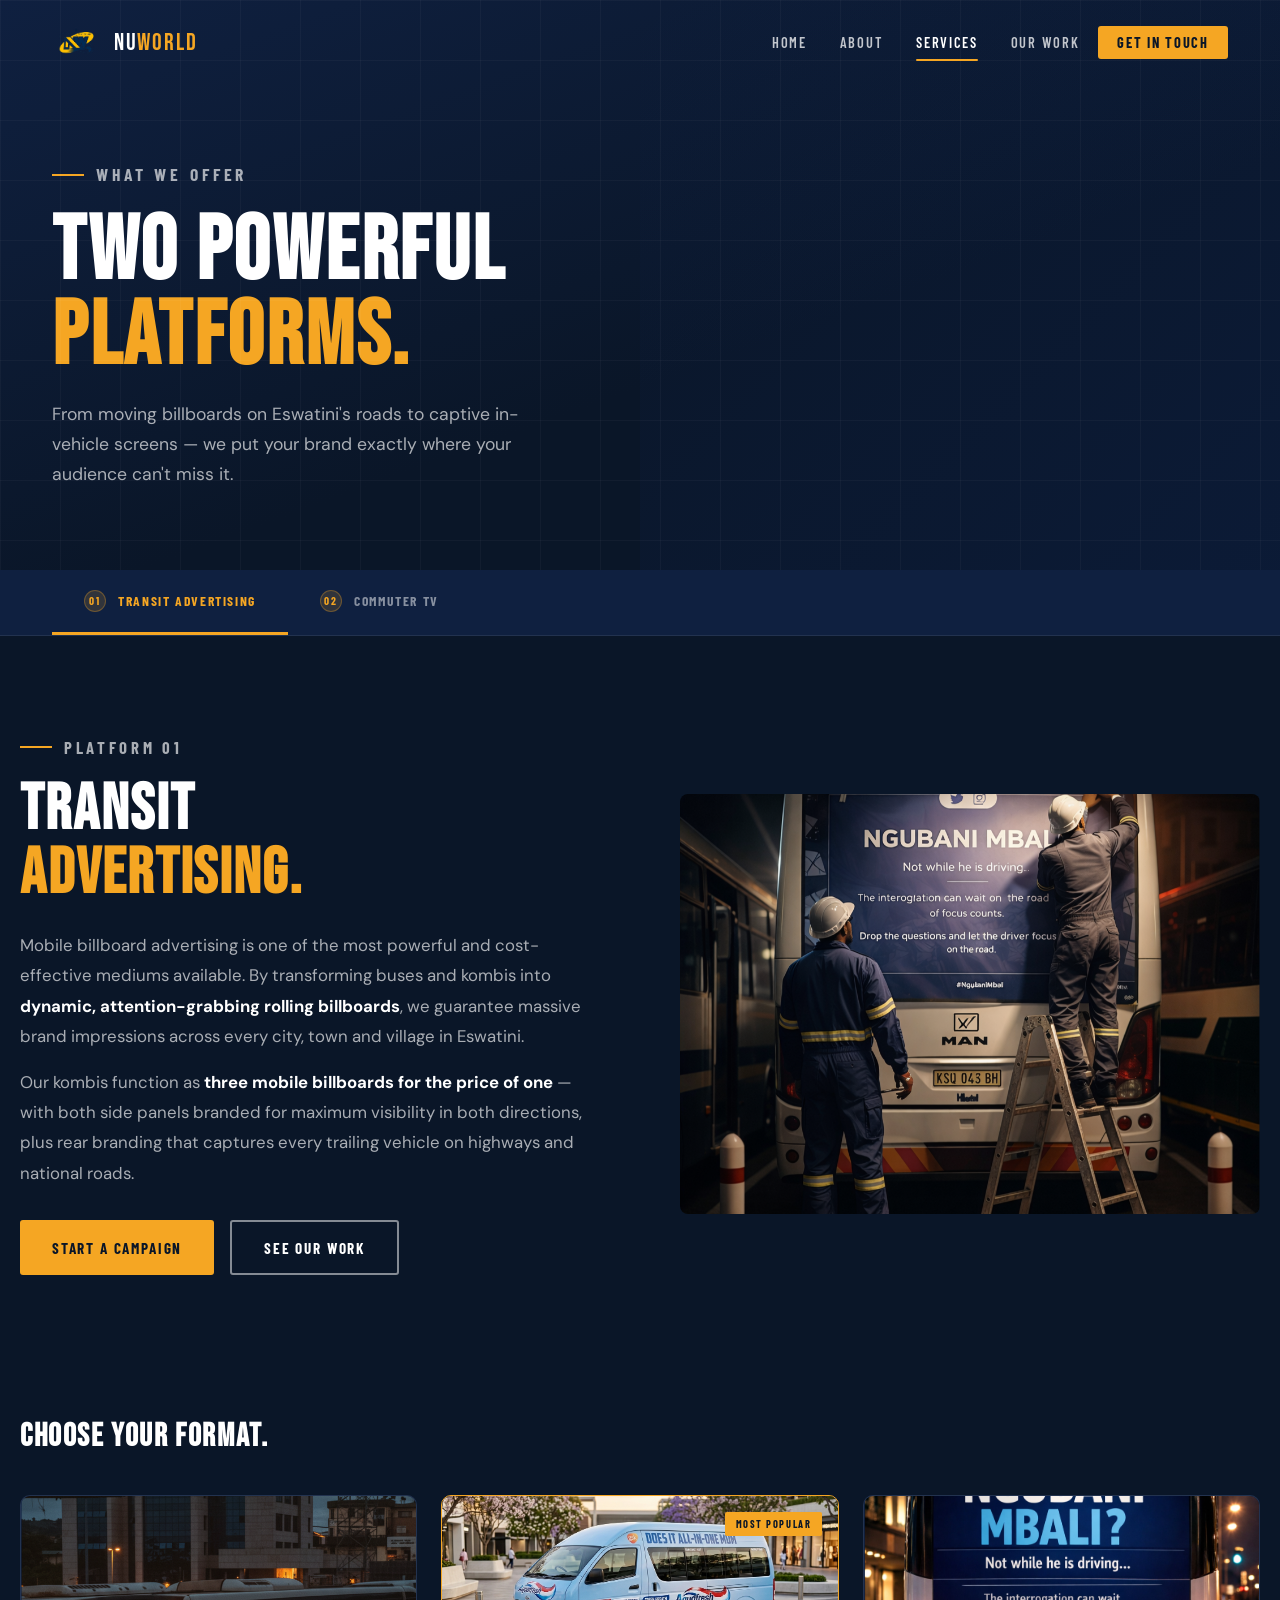
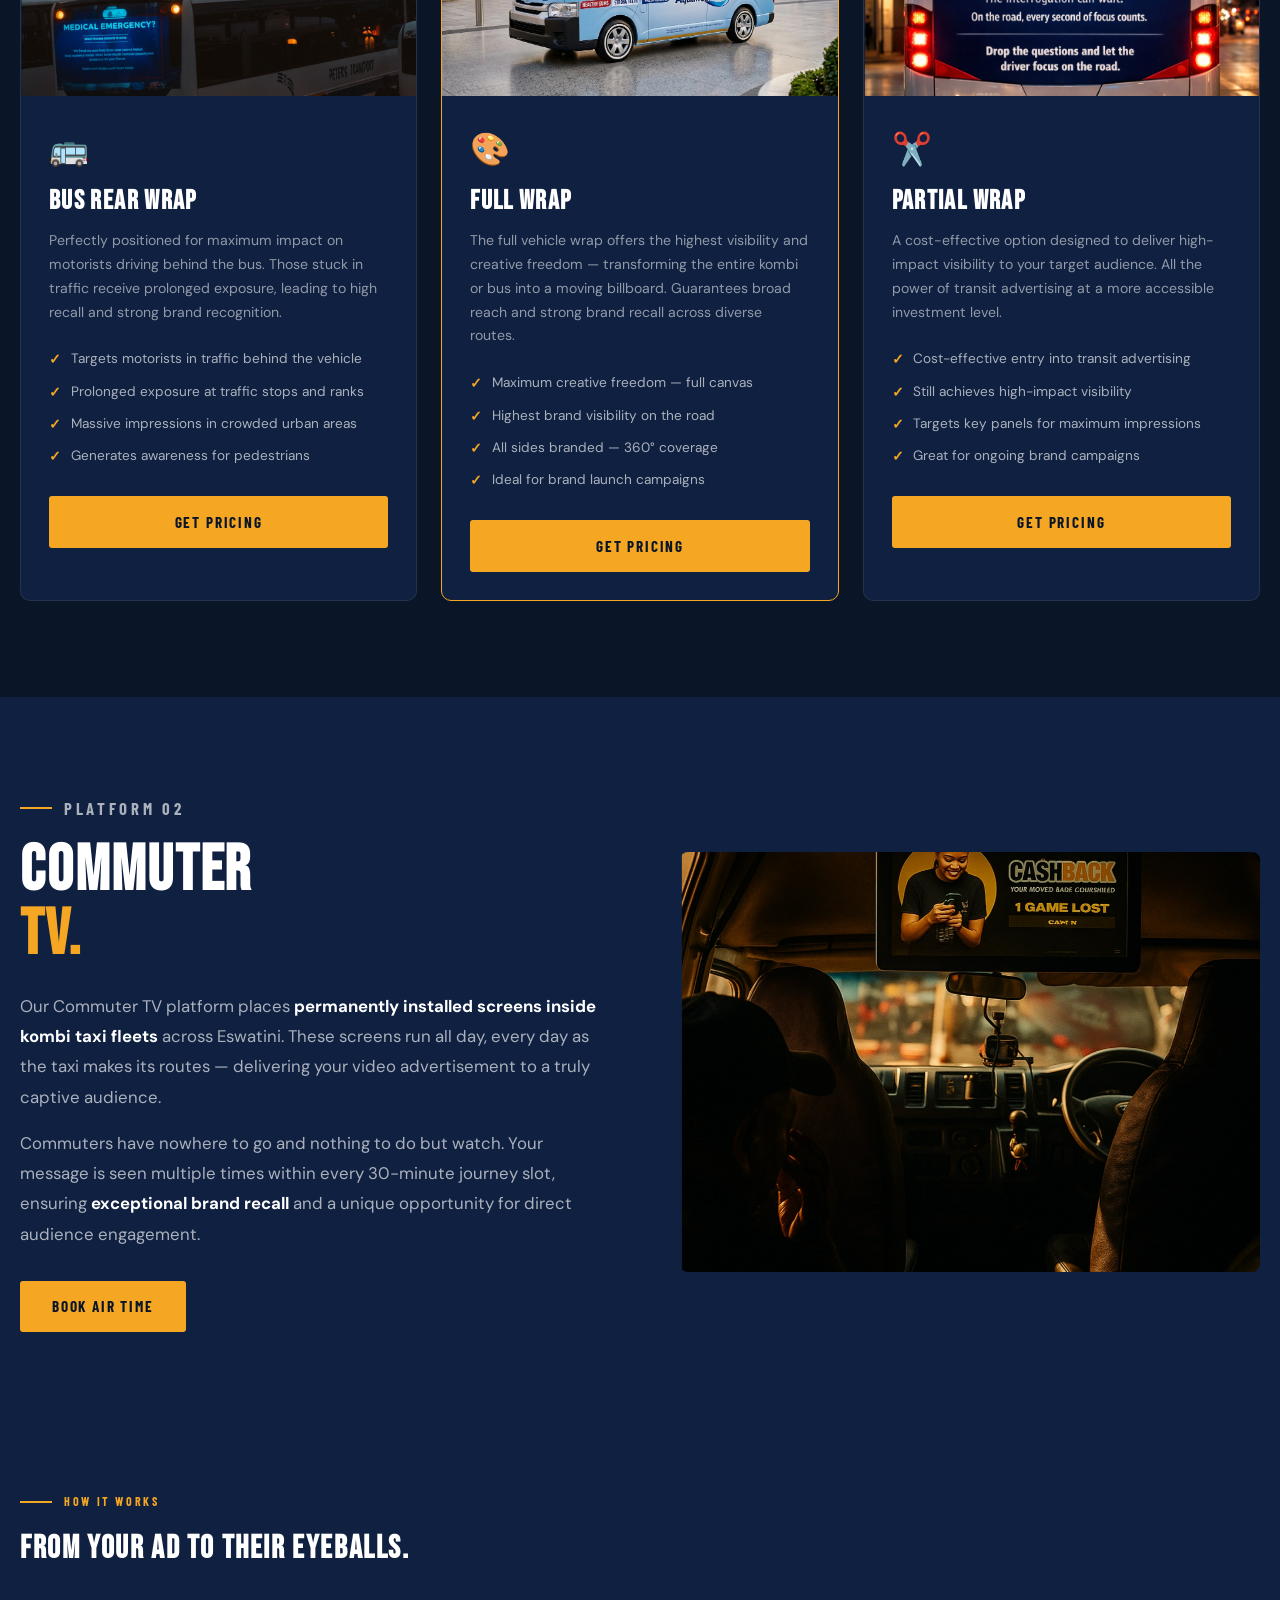
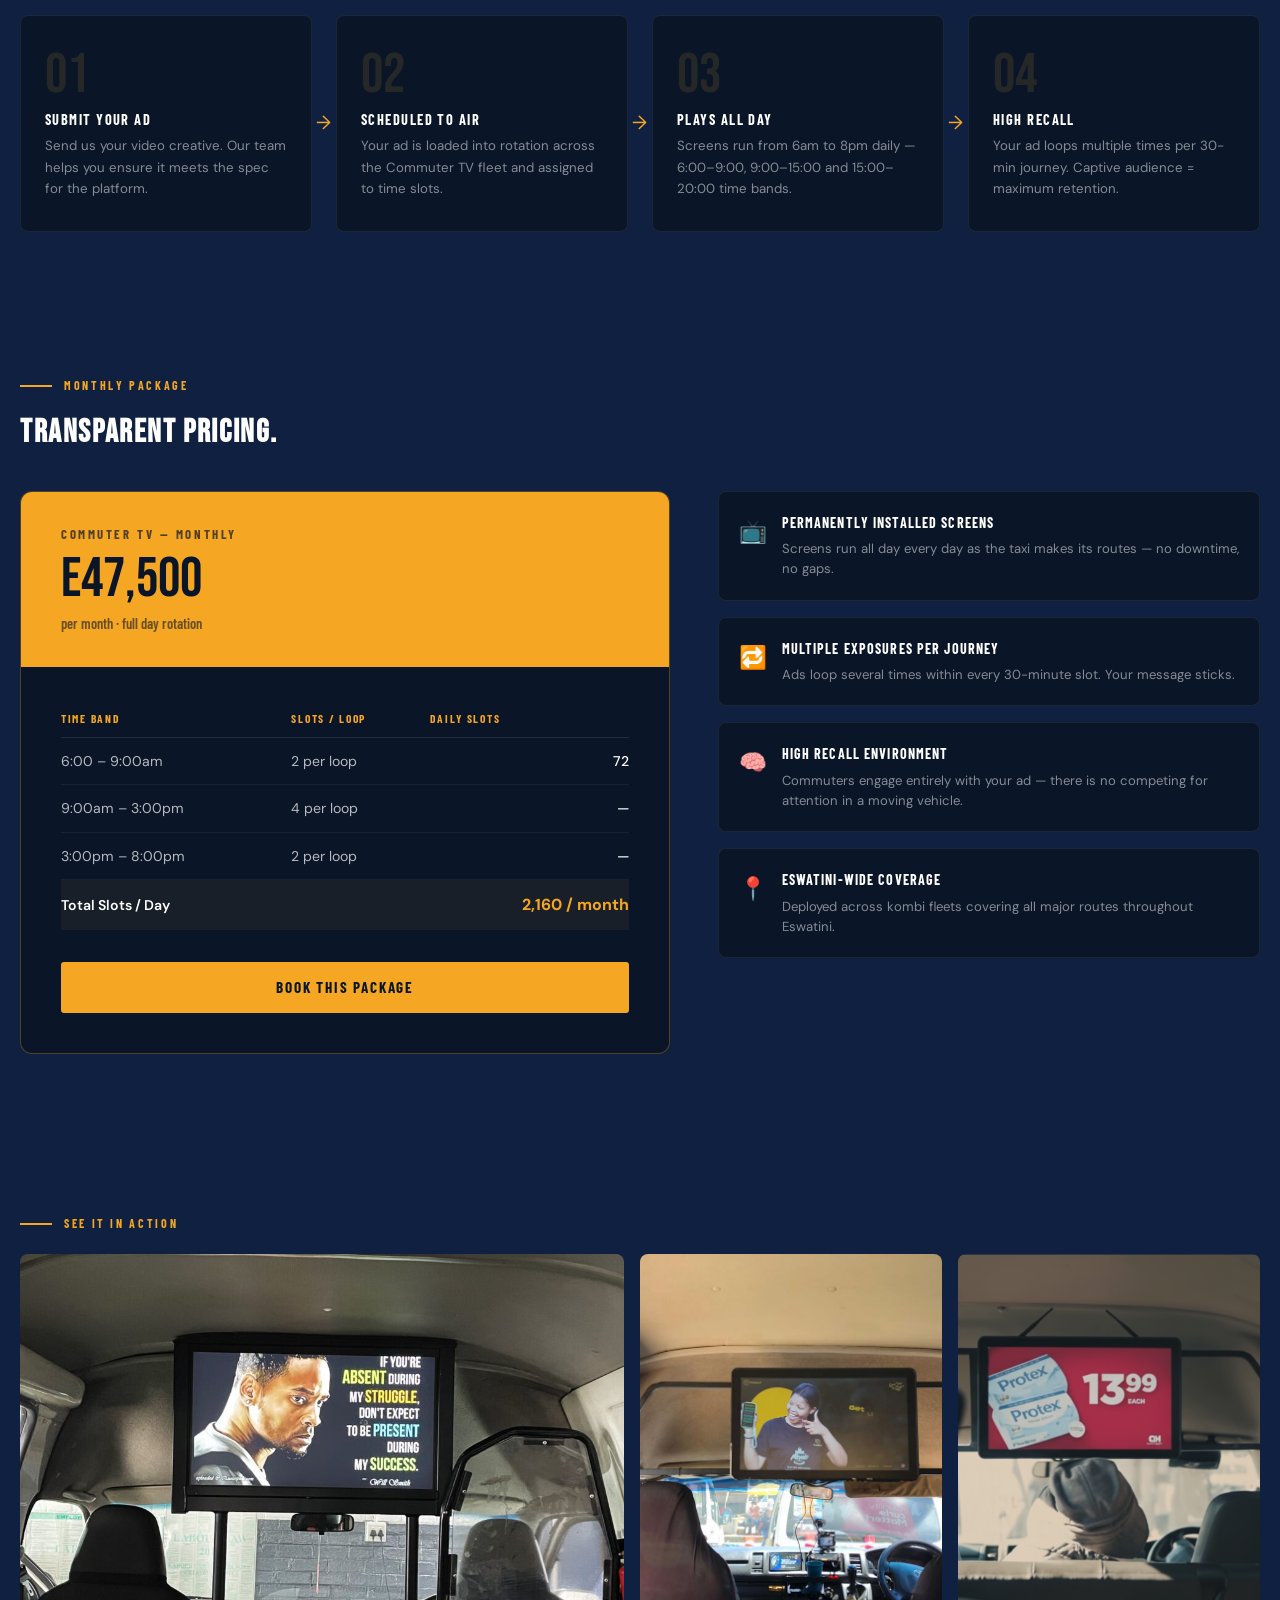
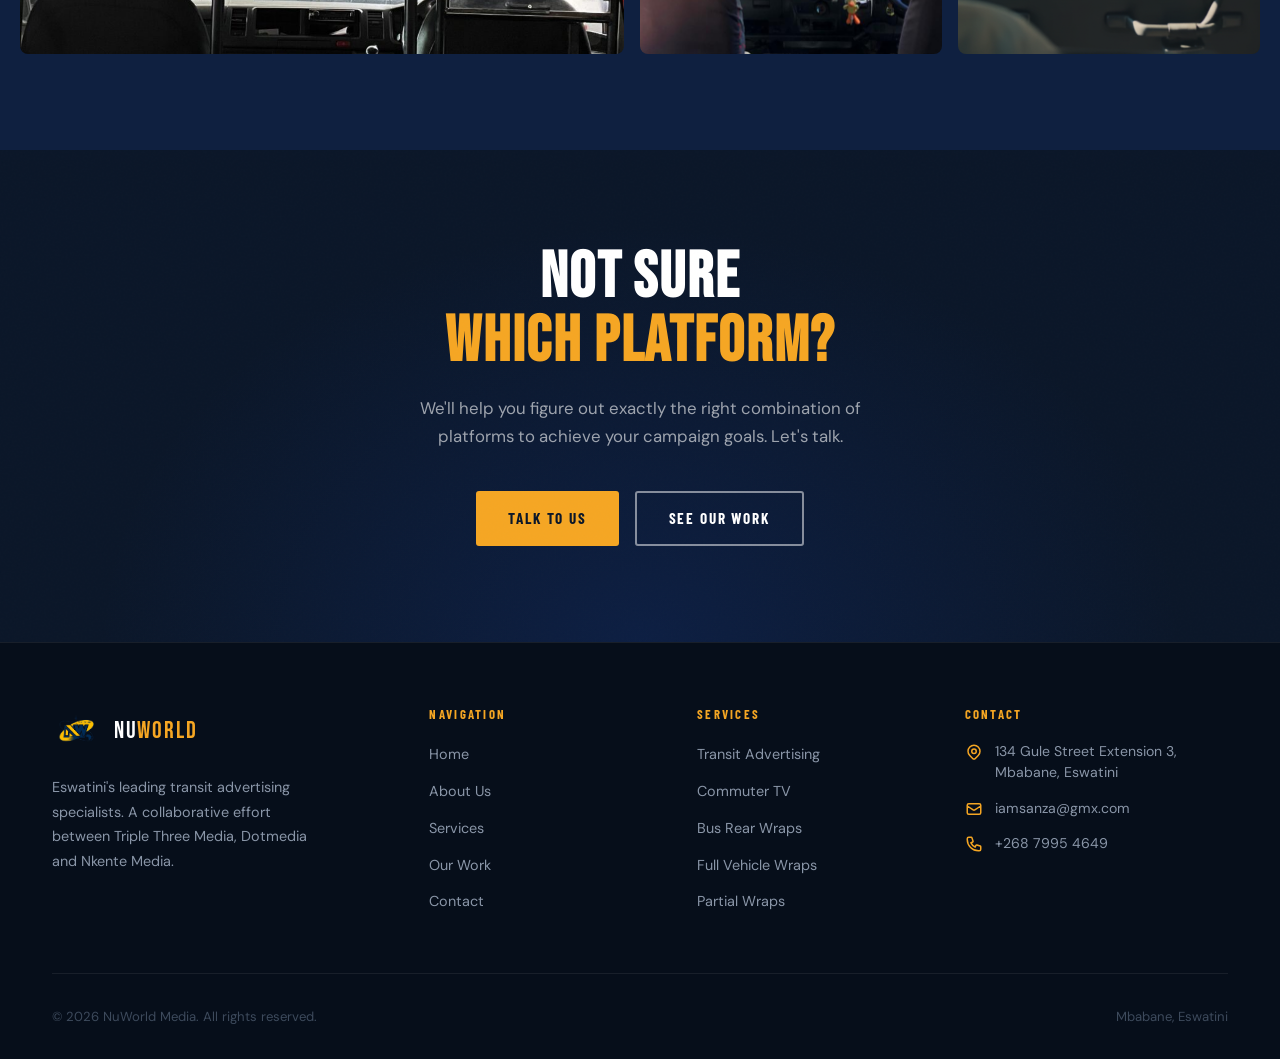
==== commit 03f30a87: "Update services.html" ====
--- a/services.html
+++ b/services.html
@@ -668,7 +668,7 @@
           <img src="tvInside.jpg" alt="Commuter TV screen inside kombi" loading="lazy" />
         </div>
         <div class="ctv-gallery-item reveal reveal-delay-1">
-          <img src="inside.png" alt="In-taxi advertising screen" loading="lazy" />
+          <img src="Inside.jpg" alt="In-taxi advertising screen" loading="lazy" />
         </div>
         <div class="ctv-gallery-item reveal reveal-delay-2">
           <img src="inter1.png" alt="Kombi TV advertisement" loading="lazy" />
